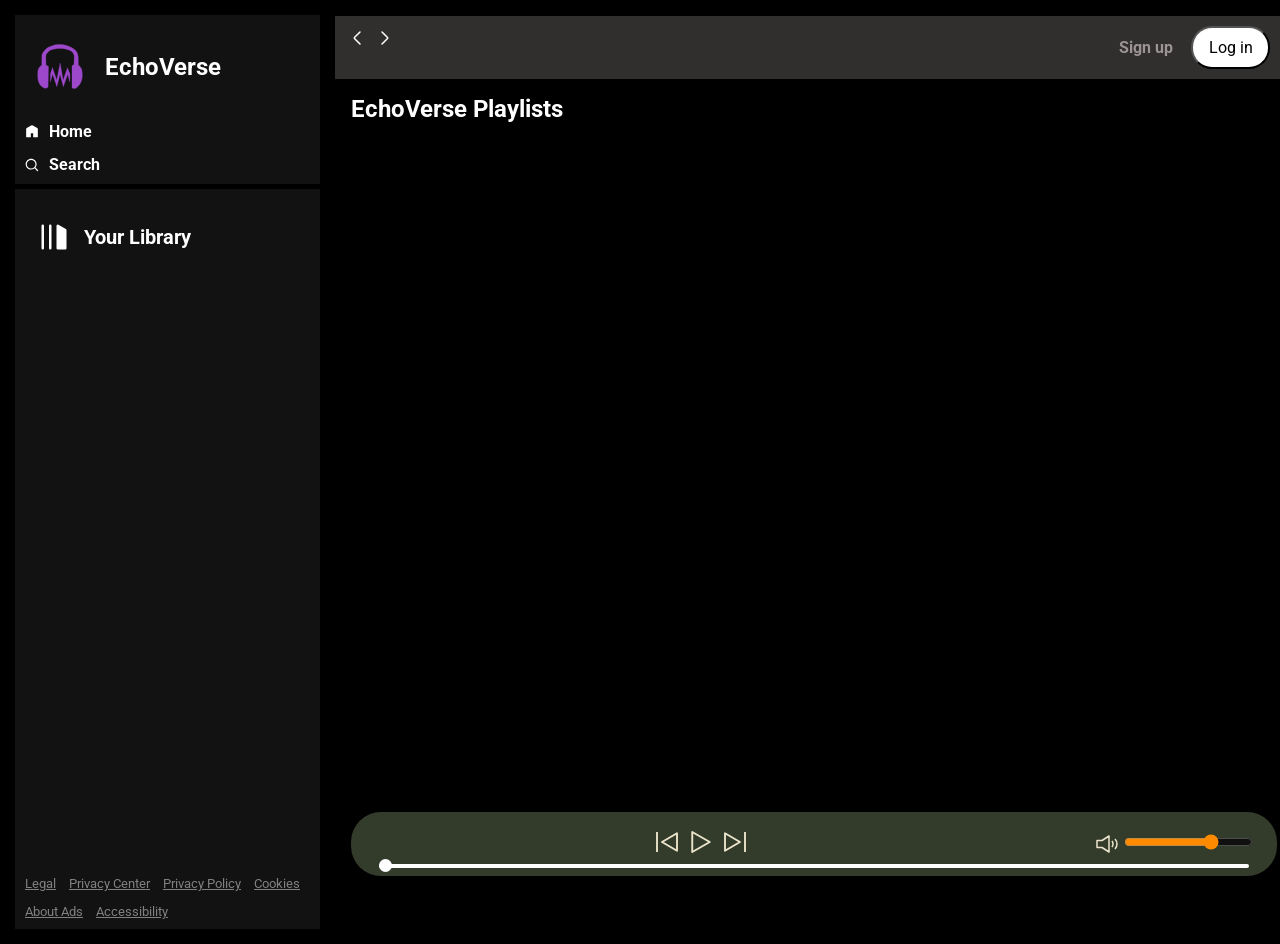
==== index.html @ 82f135d8 "Initial commit" ====
<!DOCTYPE html>
<html lang="en">

<head>
    <meta charset="UTF-8">
    <meta name="viewport" content="width=device-width, initial-scale=1.0">
    <title>EchoVerse – A universe of sound and rhythm</title>
    <link rel="stylesheet" href="style.css">
    <link rel="stylesheet" href="utility.css">
</head>

<body>
    <div class="container flex bg-black ">
        <div class="left">
            <div class="home bg-grey m-1 p-1">
                <div class="uppersection">
                    <img width="70px" height="83px" src="img/Logoo.svg" alt="">
                    <div class="logo">
                        <h2>EchoVerse</h2>
                    </div>
                </div>

                <img class="invert close" src="img/close.svg" alt="">
                <!-- <div class="logo"><img class="invert" width="100px" src="img/logo.svg" alt="logo"></div> -->
                <ul>
                    <li><img class="invert" src="img/home.svg" alt="">Home</li>
                    <li id="searchItem">
                        <img class="invert" src="img/search.svg" alt="" id="searchIcon">
                        <span id="searchText">Search</span>
                        <input type="text" id="searchInput" placeholder="Search..." />
                    </li>

                </ul>
            </div>
            <div class="library bg-grey m-1 p-1">
                <div class="heading">
                    <img class="invert" src="img/playlist.svg" alt="">
                    <h2>Your Library</h2>
                </div>
                <div class="songlist">
                    <ul>

                    </ul>
                </div>
                <div class="footer">
                    <div><a href="https://www.spotify.com/jp/legal/"><span>Legal</span></a></div>
                    <div><a href="https://www.spotify.com/jp/privacy/"><span>Privacy Center</span></a></div>
                    <div><a href="https://www.spotify.com/jp/legal/privacy-policy/"><span>Privacy Policy</span></a>
                    </div>
                    <div><a href="https://www.spotify.com/jp/legal/cookies-policy/"><span>Cookies</span></a></div>
                    <div><a href="https://www.spotify.com/jp/legal/privacy-policy/#s3"><span>About Ads</span></a></div>
                    <div><a href="https://www.spotify.com/jp/accessibility/"><span>Accessibility</span></a></div>
                </div>
            </div>
        </div>
        <div class="right">
            <div class="header">
                <div class="nav">
                    <div class="hamburgerContainer">
                        <img class="invert hamburger" width="50px" height="50px" src="img/hamburger.svg" alt="">
                        <svg width="24" height="24" viewBox="0 0 24 24" fill="none" xmlns="http://www.w3.org/2000/svg">
                            <path
                                d="M15 6L9.70711 11.2929C9.37377 11.6262 9.20711 11.7929 9.20711 12C9.20711 12.2071 9.37377 12.3738 9.70711 12.7071L15 18"
                                stroke="#ffffff" stroke-width="1.5" stroke-linecap="round" stroke-linejoin="round" />
                        </svg>
                        <svg width="24" height="24" viewBox="0 0 24 24" fill="none" xmlns="http://www.w3.org/2000/svg">
                            <path
                                d="M9 18L14.2929 12.7071C14.6262 12.3738 14.7929 12.2071 14.7929 12C14.7929 11.7929 14.6262 11.6262 14.2929 11.2929L9 6"
                                stroke="#ffffff" stroke-width="1.5" stroke-linecap="round" stroke-linejoin="round" />
                        </svg>
                    </div>

                </div>
                <div class="button">
                    <button class="signupbtn">Sign up</button>
                    <button class="loginbtn">Log in</button>
                </div>
            </div>
            <div class="spotifyPlaylists">
                <h2>EchoVerse Playlists</h2>
                <div class="cardContainer ">



                </div>
                <div class="playbar">
                    <div class="seekbar">
                        <div class="circle"></div>
                    </div>
                    <div class="abovebar">
                        <div class="songInfo">

                        </div>
                        <div class="playbutton">
                            <img width="30px" id="previous" src="img/prevsong.svg" alt="">
                            <img width="30px" id="play" src="img/play.svg" alt="">
                            <img width="30px" id="next" src="img/nextsong.svg" alt="">
                        </div>
                        <div class="timeVol">
                            <div class="songTime"></div>
                            <div class="volume">
                                <img src="img/volume.svg" alt="">
                                <div class="range">
                                    <input type="range" min="0" max="1" step="0.1" value="0.7">
                                </div>
                            </div>

                        </div>
                    </div>

                </div>
            </div>
        </div>
    </div>
    <script src="script.js"></script>
</body>

</html>
---- style.css ----
@import url('https://fonts.googleapis.com/css2?family=Lato:wght@700&family=Roboto:ital,wght@0,100;0,300;0,400;0,500;0,700;0,900;1,100;1,300;1,400;1,500;1,700;1,900&display=swap');

* {
    padding: 0;
    margin: 0;
    font-family: 'Roboto', sans-serif;
}

body {
    background-color: black;
    color: white;
}

.left {
    width: 25vw;
    padding: 10px;
}

.right {
    width: 75vw;
}

.uppersection{
    display:flex;
    gap:10px;
    align-items: center;
}
#searchItem {
  display: flex;
  align-items: center;
  cursor: pointer;
  background-color: #121212;
  transition: all 0.3s ease;

}

#searchInput {
  display: none;
  margin-left: 10px;
  background: transparent;
  border: none;
  outline: none;
  color: white;
  width: 150px;
}

#searchItem.expanded #searchText {
  display: none;
}

#searchItem.expanded #searchInput {
  display: inline-block;
}

.home ul li {
    width: 14px;
    display: flex;
    gap: 10px;
    padding-top: 14px;
    list-style-type: none;
    font-weight: bold;
    cursor:pointer;
}


.library {
    min-height: 80vh;
    position: relative;
}

.heading img {
    width: 30px;
}

.heading {
    display: flex;
    gap: 15px;
    width: 100%;
    padding-top: 14px;
    padding: 23px 14px;
    font-weight: bold;
    align-items: center;
    font-size: 13px;
}

.footer {
    display: flex;
    color: gray;
    gap: 13px;
    position: absolute;
    bottom: 0;
    padding: 10px 0;
    margin-top: 2px;
    font-size: 13px;
    flex-wrap: wrap;
}

.footer a {
    color: gray;

}

.right {
    margin: 16px 0;
    position: relative;
}

.header {
    display: flex;
    justify-content: space-between;
    background-color: rgb(49, 46, 46);
}

.header>* {
    padding: 10px;
}

.button {
    display: flex;
    gap: 18px;
}

.buttons>* {
    margin: 0 15px;
}

.signupbtn {
    background-color: rgb(49, 46, 46);
    color: rgb(156, 148, 148);
    font-weight: bold;
    border: none;
    outline: none;
    cursor: pointer;
    font-size: 16px;
}

.signupbtn:hover {
    font-size: 17px;
    color: white
}

.loginbtn {
    background-color: white;
    border-radius: 21px;
    color: black;
    padding: 10px;
    width: 79px;
    cursor: pointer;
    font-size: 16px;
}

.loginbtn:hover {
    font-weight: bold;
    font-size: 17px;
}


.spotifyPlaylists {
    padding: 16px;
}

.spotifyPlaylists h2 {}

.cardContainer {
    display: flex;
    gap: 10px;
    flex-wrap: wrap;
    margin: 30px;
    max-height: 60vh;
    overflow-y: scroll;
}

.card {
    position: relative;
    width: 130px;
    padding: 10px;
    background-color: #252525;
    border-radius: 5px;
}

.card:hover {
    background-color: #38425c;
    cursor: pointer;
}

.card p {
    font-size: 13px;
}

.card>* {
    padding-top: 10px;
}

.card img {
    width: 100%;
    object-fit: contain;
}

.card .play {
    position: absolute;
    top: 104px;
    right: 17px;
    opacity: 1;

}

.close {
    display: none;
}

.playbar {
    position: fixed;
    bottom: 24px;
    background-color: rgb(80, 201, 80);
    width: 70%;
    padding: 15px;
    filter: invert(1);
    display: flex;
    justify-content: center;
    align-items: center;
    background: #ccc3d4;
    min-height: 32px;
    border-radius: 30px;
}

.songInfo,
.songTime {
    color: rgb(0, 0, 0);
    padding: 2 12px;
}

.abovebar {
    display: flex;
    justify-content: space-between;
    align-items: center;
    width: 98%;
}

.timeVol {
    display: flex;
    gap: 68px;
}

.volume {
    display: flex;
    justify-content: center;
    align-items: center;
    gap: 5px;
}

.seekbar {
    height: 4px;
    width: 94%;
    background: black;
    border-radius: 10px;
    position: absolute;
    bottom: 2px;
    margin: 6px;
    cursor: pointer;
}

.circle {
    width: 13px;
    height: 13px;
    border-radius: 13px;
    background-color: black;
    position: relative;
    bottom: 5px;
    left: 0%;
    transition: left 0.5s;
    cursor: pointer;
}

.songlist ul {
    padding: -1 11px;

}

.songlist ul li {
    list-style-type: decimal;
    display: flex;
    justify-content: space-between;
    gap: 30px;
    cursor: pointer;
    border: 1px solid white;
    margin: 12px 0;
    padding: 16px;
    border-radius: 6px;
}
.songlist ul li:hover{
    background-color: #3838c27a;
    cursor: pointer;
}
.songlist {
    max-height: 58vh;
    overflow-y: scroll;
}

.songlist .info {
    font-size: 14px;
    width: 344px;
}

.playNow {
    font-size: 13px;
    display: flex;
    gap: 10px;
    align-items: center;
    opacity: 0;
}

.hamburger {
    display: none;
}

.close {
    display: hidden;
}



@media (max-width: 1200px) {
    .left {
        position: absolute;
        left: -130%;
        transition: all .3s;
        z-index: 1;
        width: 373px;
        background-color: black;
        padding: 0;
        height: 100vh;
        position: fixed;
        top: 0;
    }

    .songinfo,
    .songtime {
        width: auto;
    }

    .left .close {
        position: absolute;
        right: 31px;
        top: 25px;
        width: 29px;
    }

    .timevol {
        display: flex;
        justify-content: space-evenly;
        align-items: center;
        flex-direction: column;
        gap: 13px;
    }

    .right {
        width: 100vw;
    }

    .playbar {
        width: calc(100vw - 75px);
    }

    .seekbar {
        width: calc(100vw - 120px);
    }

    .hamburger {
        display: block;
    }

    .right {
        margin: 0;
    }

    .card {
        width: 55vw;
    }

    .cardContainer {
        margin: 0;
        justify-content: center;
    }

    .close {
        display: block;
    }

    .abovebar {
        flex-direction: column;
        gap: 23px;
        align-items: center;
    }

    .cardContainer {
        max-height: unset;
        overflow-y: unset;
        margin-bottom: 35vh;
    }

    .playbar {
        right: 25px;
    }
}


@media (max-width: 402px) {
    .card {
        width: 100%;
    }

    .header>* {
        padding: 2px;
    }

    .buttons>* {
        margin: 0 6px;
    }

    .header {
        padding: 7px;
    }

    .spotifyPlaylists h1 {
        padding: 4px;
    }

    .library {
        height: 85vh;
    }

    .left {
        width: 100vw;
    }
}
---- utility.css ----
.border{
    border: 2px solid  red;
    margin: 3px;
}

.flex{
    display: flex;
}

.justify-center{
    justify-content: center;
}

.items-center{
    align-items: center;
}

.bg-black{
    background-color: black;
    color: white;
}

.invert{
    filter: invert(1);
}

.bg-grey{
    background-color: #121212;
}

.rounded{
    border-radius: 7px;
}

.m-1{
    margin: 5px;
}

.p-1{
    padding: 10px;
}
/* WebKit Browsers (Chrome, Edge, Safari) */
::-webkit-scrollbar {
  width: 10px;
}

::-webkit-scrollbar-track {
  background: #1e1e1e; /* Dark background */
}

::-webkit-scrollbar-thumb {
  background-color: #555;  /* Thumb color */
  border-radius: 5px;
}

::-webkit-scrollbar-thumb:hover {
  background-color: #888; /* On hover */
}

/* Firefox */
html {
  scrollbar-width: thin;              /* Options: auto | thin | none */
  scrollbar-color: #555 #1e1e1e;      /* thumb color | track color */
}
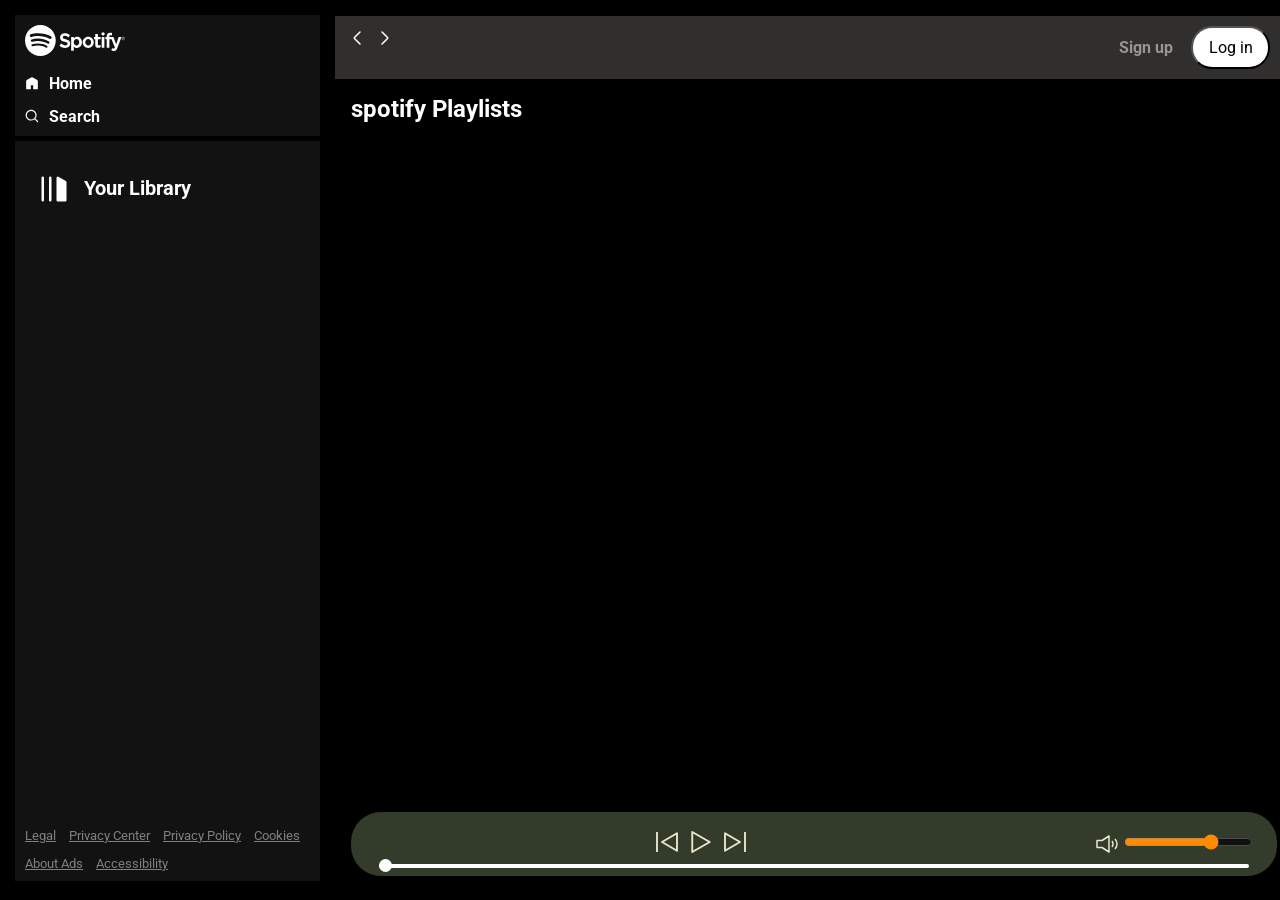
==== commit 8d620ee8: "Initial commit" ====
--- a/index.html
+++ b/index.html
@@ -13,15 +13,9 @@
     <div class="container flex bg-black ">
         <div class="left">
             <div class="home bg-grey m-1 p-1">
-                <div class="uppersection">
-                    <img width="70px" height="83px" src="img/Logoo.svg" alt="">
-                    <div class="logo">
-                        <h2>EchoVerse</h2>
-                    </div>
-                </div>
 
                 <img class="invert close" src="img/close.svg" alt="">
-                <!-- <div class="logo"><img class="invert" width="100px" src="img/logo.svg" alt="logo"></div> -->
+                <div class="logo"><img class="invert" width="100px" src="img/logo.svg" alt="logo"></div>
                 <ul>
                     <li><img class="invert" src="img/home.svg" alt="">Home</li>
                     <li id="searchItem">
@@ -77,7 +71,7 @@
                 </div>
             </div>
             <div class="spotifyPlaylists">
-                <h2>EchoVerse Playlists</h2>
+                <h2>spotify Playlists </h2>
                 <div class="cardContainer ">
 
 
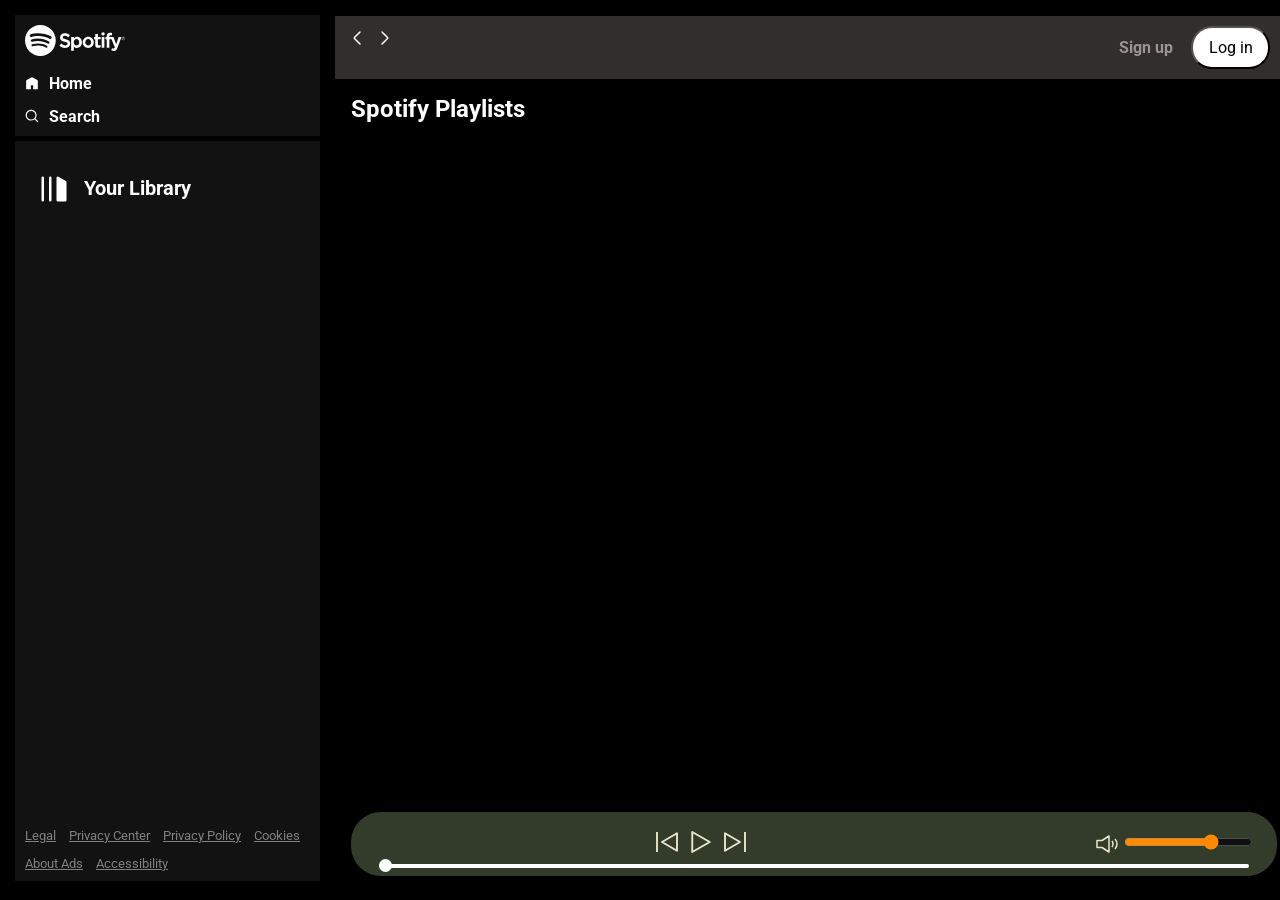
==== commit 896b2e67: "Added favicon and updated HTML" ====
--- a/index.html
+++ b/index.html
@@ -4,9 +4,10 @@
 <head>
     <meta charset="UTF-8">
     <meta name="viewport" content="width=device-width, initial-scale=1.0">
-    <title>EchoVerse – A universe of sound and rhythm</title>
+    <title>Spotify - Web Player: Music for everyone</title>
     <link rel="stylesheet" href="style.css">
     <link rel="stylesheet" href="utility.css">
+    <link rel="icon" href="favicon.ico" type="image/x-icon">
 </head>
 
 <body>
@@ -71,12 +72,9 @@
                 </div>
             </div>
             <div class="spotifyPlaylists">
-                <h2>spotify Playlists </h2>
+                <h2>Spotify Playlists </h2>
                 <div class="cardContainer ">
-
-
-
-                </div>
+</div>
                 <div class="playbar">
                     <div class="seekbar">
                         <div class="circle"></div>
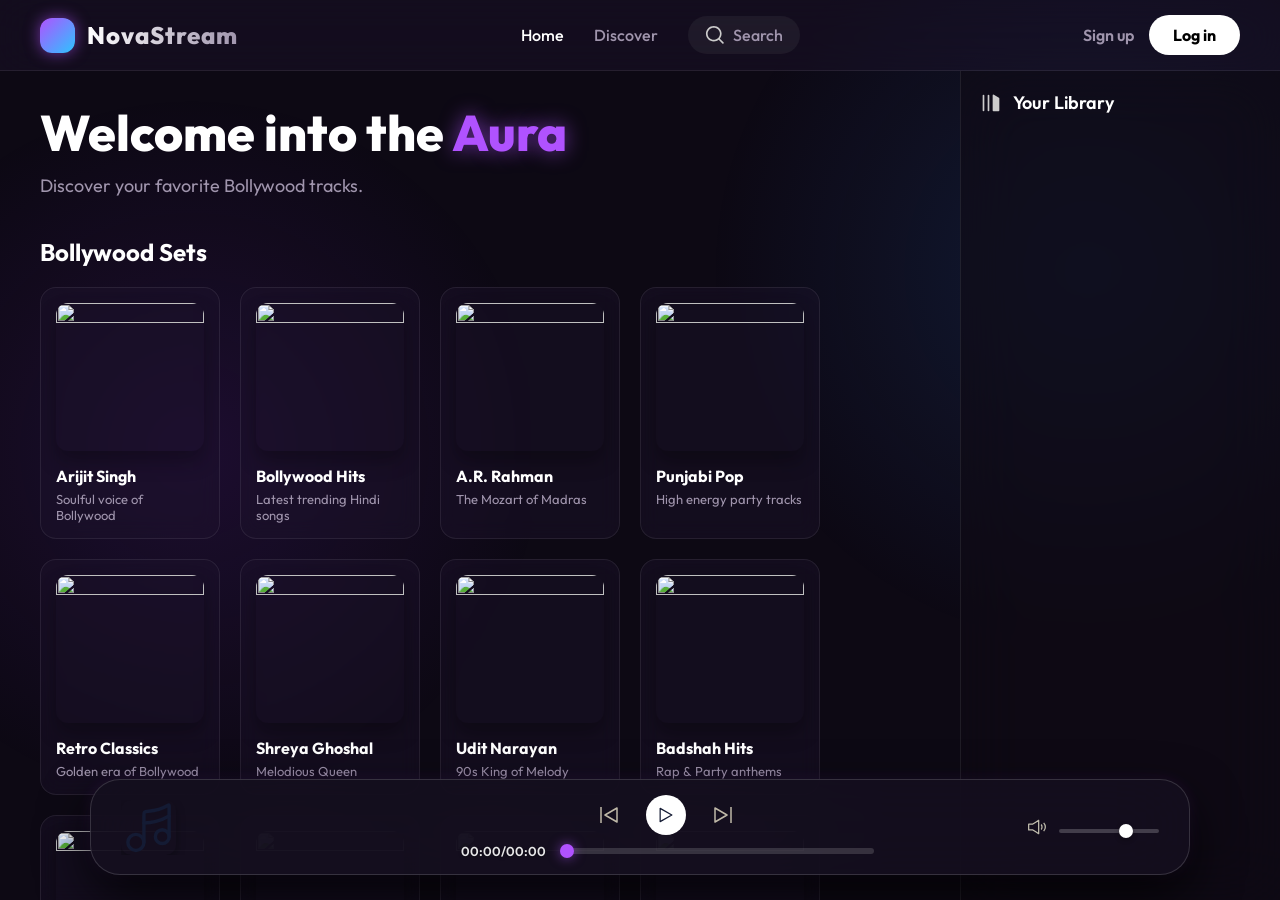
==== commit f42ee5f7: "Implement persistent user authentication and UI improvements" ====
--- a/index.html
+++ b/index.html
@@ -4,106 +4,105 @@
 <head>
     <meta charset="UTF-8">
     <meta name="viewport" content="width=device-width, initial-scale=1.0">
-    <title>Spotify - Web Player: Music for everyone</title>
+    <title>NovaStream - The Future of Music</title>
     <link rel="stylesheet" href="style.css">
     <link rel="stylesheet" href="utility.css">
     <link rel="icon" href="favicon.ico" type="image/x-icon">
 </head>
 
 <body>
-    <div class="container flex bg-black ">
-        <div class="left">
-            <div class="home bg-grey m-1 p-1">
-
-                <img class="invert close" src="img/close.svg" alt="">
-                <div class="logo"><img class="invert" width="100px" src="img/logo.svg" alt="logo"></div>
+    <div class="glass-background"></div>
+    <div class="app-container">
+        <!-- Top Navigation -->
+        <nav class="top-nav">
+            <div class="logo-area">
+                <div class="logo-icon"></div>
+                <span class="logo-text">NovaStream</span>
+            </div>
+            <div class="nav-links">
                 <ul>
-                    <li><img class="invert" src="img/home.svg" alt="">Home</li>
+                    <li id="navHome" class="active">Home</li>
+                    <li id="navDiscover">Discover</li>
                     <li id="searchItem">
-                        <img class="invert" src="img/search.svg" alt="" id="searchIcon">
+                        <img class="icon" src="img/search.svg" alt="" id="searchIcon">
                         <span id="searchText">Search</span>
-                        <input type="text" id="searchInput" placeholder="Search..." />
+                        <input type="text" id="searchInput" placeholder="Search Bollywood..." />
                     </li>
-
                 </ul>
             </div>
-            <div class="library bg-grey m-1 p-1">
+            <div class="nav-buttons" id="authButtons">
+                <a href="signup.html"><button class="signupbtn">Sign up</button></a>
+                <a href="login.html"><button class="loginbtn">Log in</button></a>
+                <div class="hamburgerContainer">
+                    <img class="icon hamburger" src="img/hamburger.svg" alt="">
+                </div>
+            </div>
+        </nav>
+
+        <!-- Main Content Area -->
+        <main class="main-content">
+            <!-- Center Content (Playlists) -->
+            <div class="center-content">
+                <div class="hero-section">
+                    <h1>Welcome into the <span class="accent">Aura</span></h1>
+                    <p>Discover your favorite Bollywood tracks.</p>
+                </div>
+                
+                <div class="spotifyPlaylists">
+                    <h2>Bollywood Sets</h2>
+                    <div class="cardContainer">
+                        <!-- Cards injected here -->
+                    </div>
+                </div>
+            </div>
+
+            <!-- Right Sidebar (Library) -->
+            <aside class="left library-sidebar">
+                <div class="close-sidebar">
+                    <img class="icon close" src="img/close.svg" alt="close">
+                </div>
                 <div class="heading">
-                    <img class="invert" src="img/playlist.svg" alt="">
+                    <img class="icon" src="img/playlist.svg" alt="playlist">
                     <h2>Your Library</h2>
                 </div>
                 <div class="songlist">
                     <ul>
-
+                        <!-- Songs injected here -->
                     </ul>
                 </div>
-                <div class="footer">
-                    <div><a href="https://www.spotify.com/jp/legal/"><span>Legal</span></a></div>
-                    <div><a href="https://www.spotify.com/jp/privacy/"><span>Privacy Center</span></a></div>
-                    <div><a href="https://www.spotify.com/jp/legal/privacy-policy/"><span>Privacy Policy</span></a>
-                    </div>
-                    <div><a href="https://www.spotify.com/jp/legal/cookies-policy/"><span>Cookies</span></a></div>
-                    <div><a href="https://www.spotify.com/jp/legal/privacy-policy/#s3"><span>About Ads</span></a></div>
-                    <div><a href="https://www.spotify.com/jp/accessibility/"><span>Accessibility</span></a></div>
+            </aside>
+        </main>
+
+        <!-- Floating Player Widget -->
+        <div class="now-playing-bar">
+            <div class="songInfoWrapper">
+                <img id="playerCover" src="img/music.svg" alt="cover">
+                <div class="songInfo"></div>
+            </div>
+            <div class="playerControls">
+                <div class="playbutton">
+                    <img class="icon" id="previous" src="img/prevsong.svg" alt="prev">
+                    <img class="icon play-btn" id="play" src="img/play.svg" alt="play">
+                    <img class="icon" id="next" src="img/nextsong.svg" alt="next">
                 </div>
-            </div>
-        </div>
-        <div class="right">
-            <div class="header">
-                <div class="nav">
-                    <div class="hamburgerContainer">
-                        <img class="invert hamburger" width="50px" height="50px" src="img/hamburger.svg" alt="">
-                        <svg width="24" height="24" viewBox="0 0 24 24" fill="none" xmlns="http://www.w3.org/2000/svg">
-                            <path
-                                d="M15 6L9.70711 11.2929C9.37377 11.6262 9.20711 11.7929 9.20711 12C9.20711 12.2071 9.37377 12.3738 9.70711 12.7071L15 18"
-                                stroke="#ffffff" stroke-width="1.5" stroke-linecap="round" stroke-linejoin="round" />
-                        </svg>
-                        <svg width="24" height="24" viewBox="0 0 24 24" fill="none" xmlns="http://www.w3.org/2000/svg">
-                            <path
-                                d="M9 18L14.2929 12.7071C14.6262 12.3738 14.7929 12.2071 14.7929 12C14.7929 11.7929 14.6262 11.6262 14.2929 11.2929L9 6"
-                                stroke="#ffffff" stroke-width="1.5" stroke-linecap="round" stroke-linejoin="round" />
-                        </svg>
-                    </div>
-
-                </div>
-                <div class="button">
-                    <button class="signupbtn">Sign up</button>
-                    <button class="loginbtn">Log in</button>
-                </div>
-            </div>
-            <div class="spotifyPlaylists">
-                <h2>Spotify Playlists </h2>
-                <div class="cardContainer ">
-</div>
-                <div class="playbar">
+                <div class="progress-container">
+                    <span class="songTime">00:00/00:00</span>
                     <div class="seekbar">
                         <div class="circle"></div>
                     </div>
-                    <div class="abovebar">
-                        <div class="songInfo">
-
-                        </div>
-                        <div class="playbutton">
-                            <img width="30px" id="previous" src="img/prevsong.svg" alt="">
-                            <img width="30px" id="play" src="img/play.svg" alt="">
-                            <img width="30px" id="next" src="img/nextsong.svg" alt="">
-                        </div>
-                        <div class="timeVol">
-                            <div class="songTime"></div>
-                            <div class="volume">
-                                <img src="img/volume.svg" alt="">
-                                <div class="range">
-                                    <input type="range" min="0" max="1" step="0.1" value="0.7">
-                                </div>
-                            </div>
-
-                        </div>
+                </div>
+            </div>
+            <div class="volumeControl timeVol">
+                <div class="volume">
+                    <img src="img/volume.svg" class="icon" alt="vol">
+                    <div class="range">
+                        <input type="range" class="vol-slider" min="0" max="1" step="0.1" value="0.7">
                     </div>
-
                 </div>
             </div>
         </div>
     </div>
+    <script src="auth.js"></script>
     <script src="script.js"></script>
 </body>
 
--- a/style.css
+++ b/style.css
@@ -1,435 +1,773 @@
-@import url('https://fonts.googleapis.com/css2?family=Lato:wght@700&family=Roboto:ital,wght@0,100;0,300;0,400;0,500;0,700;0,900;1,100;1,300;1,400;1,500;1,700;1,900&display=swap');
+@import url('https://fonts.googleapis.com/css2?family=Outfit:wght@300;400;500;600;700;800&display=swap');
+
+:root {
+    --bg-color: #0d0914;
+    --glass-bg: rgba(30, 20, 45, 0.4);
+    --glass-border: rgba(255, 255, 255, 0.08);
+    --accent: #b052ff;
+    --accent-glow: rgba(176, 82, 255, 0.6);
+    --text-primary: #ffffff;
+    --text-secondary: #a095ad;
+    --player-bg: rgba(20, 15, 30, 0.85);
+}
 
 * {
     padding: 0;
     margin: 0;
-    font-family: 'Roboto', sans-serif;
+    box-sizing: border-box;
+    font-family: 'Outfit', sans-serif;
 }
 
 body {
-    background-color: black;
-    color: white;
-}
-
-.left {
-    width: 25vw;
-    padding: 10px;
-}
-
-.right {
-    width: 75vw;
-}
-
-.uppersection{
-    display:flex;
-    gap:10px;
-    align-items: center;
-}
+    background-color: var(--bg-color);
+    color: var(--text-primary);
+    overflow: hidden;
+}
+
+/* Dynamic Glass Background */
+.glass-background {
+    position: fixed;
+    top: 0;
+    left: 0;
+    width: 100vw;
+    height: 100vh;
+    background: radial-gradient(circle at 15% 50%, rgba(119, 39, 205, 0.15), transparent 30%),
+        radial-gradient(circle at 85% 30%, rgba(45, 118, 230, 0.15), transparent 30%);
+    z-index: -1;
+    pointer-events: none;
+}
+
+.app-container {
+    display: flex;
+    flex-direction: column;
+    height: 100vh;
+    width: 100vw;
+}
+
+/* --------- TOP NAVIGATION --------- */
+.top-nav {
+    display: flex;
+    justify-content: space-between;
+    align-items: center;
+    padding: 15px 40px;
+    background: var(--glass-bg);
+    backdrop-filter: blur(20px);
+    -webkit-backdrop-filter: blur(20px);
+    border-bottom: 1px solid var(--glass-border);
+    z-index: 100;
+}
+
+.logo-area {
+    display: flex;
+    align-items: center;
+    gap: 12px;
+}
+
+.logo-icon {
+    width: 35px;
+    height: 35px;
+    background: linear-gradient(135deg, #b052ff, #2dc4ff);
+    border-radius: 12px;
+    box-shadow: 0 0 15px var(--accent-glow);
+}
+
+.logo-text {
+    font-size: 24px;
+    font-weight: 800;
+    background: linear-gradient(to right, #ffffff, #a095ad);
+    -webkit-background-clip: text;
+    background-clip: text;
+    -webkit-text-fill-color: transparent;
+    letter-spacing: 1px;
+}
+
+.nav-links ul {
+    display: flex;
+    gap: 30px;
+    list-style: none;
+    align-items: center;
+}
+
+.nav-links li {
+    font-weight: 500;
+    color: var(--text-secondary);
+    cursor: pointer;
+    transition: color 0.3s;
+    font-size: 16px;
+    display: flex;
+    align-items: center;
+    gap: 8px;
+}
+
+.nav-links li:hover,
+.nav-links li.active {
+    color: var(--text-primary);
+}
+
 #searchItem {
-  display: flex;
-  align-items: center;
-  cursor: pointer;
-  background-color: #121212;
-  transition: all 0.3s ease;
-
+    background: rgba(255, 255, 255, 0.05);
+    padding: 8px 16px;
+    border-radius: 20px;
+    border: 1px solid transparent;
+    transition: all 0.3s;
+}
+
+#searchItem:hover,
+#searchItem.expanded {
+    border-color: var(--glass-border);
+    background: rgba(255, 255, 255, 0.1);
 }
 
 #searchInput {
-  display: none;
-  margin-left: 10px;
-  background: transparent;
-  border: none;
-  outline: none;
-  color: white;
-  width: 150px;
-}
-
-#searchItem.expanded #searchText {
-  display: none;
-}
-
-#searchItem.expanded #searchInput {
-  display: inline-block;
-}
-
-.home ul li {
-    width: 14px;
-    display: flex;
-    gap: 10px;
-    padding-top: 14px;
-    list-style-type: none;
-    font-weight: bold;
-    cursor:pointer;
-}
-
-
-.library {
-    min-height: 80vh;
-    position: relative;
-}
-
-.heading img {
-    width: 30px;
-}
-
-.heading {
-    display: flex;
-    gap: 15px;
-    width: 100%;
-    padding-top: 14px;
-    padding: 23px 14px;
-    font-weight: bold;
-    align-items: center;
-    font-size: 13px;
-}
-
-.footer {
-    display: flex;
-    color: gray;
-    gap: 13px;
-    position: absolute;
-    bottom: 0;
-    padding: 10px 0;
-    margin-top: 2px;
-    font-size: 13px;
-    flex-wrap: wrap;
-}
-
-.footer a {
-    color: gray;
-
-}
-
-.right {
-    margin: 16px 0;
-    position: relative;
-}
-
-.header {
-    display: flex;
-    justify-content: space-between;
-    background-color: rgb(49, 46, 46);
-}
-
-.header>* {
-    padding: 10px;
-}
-
-.button {
-    display: flex;
-    gap: 18px;
-}
-
-.buttons>* {
-    margin: 0 15px;
-}
-
-.signupbtn {
-    background-color: rgb(49, 46, 46);
-    color: rgb(156, 148, 148);
-    font-weight: bold;
+    display: none;
+    background: transparent;
     border: none;
     outline: none;
-    cursor: pointer;
+    color: white;
+    width: 150px;
+    font-family: 'Outfit';
+    font-size: 15px;
+}
+
+#searchItem.expanded #searchText {
+    display: none;
+}
+
+#searchItem.expanded #searchInput {
+    display: inline-block;
+}
+
+.icon {
+    width: 20px;
+    filter: invert(0.8);
+}
+
+.icon:hover {
+    filter: invert(1);
+}
+
+.nav-buttons {
+    display: flex;
+    gap: 15px;
+    align-items: center;
+}
+
+.signupbtn {
+    background: transparent;
+    color: var(--text-secondary);
+    border: none;
     font-size: 16px;
+    font-weight: 600;
+    cursor: pointer;
+    transition: color 0.3s;
 }
 
 .signupbtn:hover {
-    font-size: 17px;
-    color: white
+    color: white;
 }
 
 .loginbtn {
-    background-color: white;
-    border-radius: 21px;
+    background: white;
     color: black;
-    padding: 10px;
-    width: 79px;
-    cursor: pointer;
+    border: none;
+    padding: 10px 24px;
+    border-radius: 25px;
+    font-weight: 700;
     font-size: 16px;
+    cursor: pointer;
+    transition: transform 0.2s, box-shadow 0.2s;
 }
 
 .loginbtn:hover {
-    font-weight: bold;
-    font-size: 17px;
-}
-
-
-.spotifyPlaylists {
-    padding: 16px;
-}
-
-.spotifyPlaylists h2 {}
+    transform: translateY(-2px);
+    box-shadow: 0 4px 15px rgba(255, 255, 255, 0.2);
+}
+
+.hamburgerContainer {
+    display: none;
+    cursor: pointer;
+}
+
+/* --------- MAIN CONTENT --------- */
+.main-content {
+    display: flex;
+    flex: 1;
+    overflow: hidden;
+    height: calc(100vh - 70px);
+}
+
+.center-content {
+    flex: 1;
+    overflow-y: auto;
+    padding: 30px 40px;
+    padding-bottom: 150px; /* Space for player */
+}
+
+.center-content::-webkit-scrollbar {
+    width: 8px;
+}
+
+.center-content::-webkit-scrollbar-thumb {
+    background: rgba(255, 255, 255, 0.1);
+    border-radius: 4px;
+}
+
+.hero-section {
+    margin-bottom: 40px;
+}
+
+.hero-section h1 {
+    font-size: 50px;
+    font-weight: 800;
+    margin-bottom: 10px;
+}
+
+.accent {
+    color: var(--accent);
+    text-shadow: 0 0 20px var(--accent-glow);
+}
+
+.hero-section p {
+    color: var(--text-secondary);
+    font-size: 18px;
+}
+
+.spotifyPlaylists h2 {
+    font-size: 24px;
+    margin-bottom: 20px;
+    font-weight: 700;
+}
 
 .cardContainer {
     display: flex;
-    gap: 10px;
     flex-wrap: wrap;
-    margin: 30px;
-    max-height: 60vh;
-    overflow-y: scroll;
+    gap: 20px;
 }
 
 .card {
+    background: var(--glass-bg);
+    border: 1px solid var(--glass-border);
+    backdrop-filter: blur(10px);
+    border-radius: 16px;
+    padding: 15px;
+    width: calc(20% - 20px);
+    min-width: 180px;
+    cursor: pointer;
+    transition: all 0.3s ease;
     position: relative;
-    width: 130px;
-    padding: 10px;
-    background-color: #252525;
-    border-radius: 5px;
-}
-
-.card:hover {
-    background-color: #38425c;
-    cursor: pointer;
+    overflow: hidden;
+}
+
+.card img {
+    width: 100%;
+    aspect-ratio: 1/1;
+    object-fit: cover;
+    border-radius: 12px;
+    margin-bottom: 15px;
+    box-shadow: 0 10px 20px rgba(0, 0, 0, 0.3);
+}
+
+.card h2 {
+    font-size: 16px;
+    margin-bottom: 5px;
+    white-space: nowrap;
+    overflow: hidden;
+    text-overflow: ellipsis;
 }
 
 .card p {
     font-size: 13px;
-}
-
-.card>* {
-    padding-top: 10px;
-}
-
-.card img {
-    width: 100%;
-    object-fit: contain;
+    color: var(--text-secondary);
+    display: -webkit-box;
+    -webkit-line-clamp: 2;
+    line-clamp: 2;
+    -webkit-box-orient: vertical;
+    overflow: hidden;
+}
+
+.card:hover {
+    transform: translateY(-5px);
+    background: rgba(255, 255, 255, 0.05);
+    border-color: rgba(255, 255, 255, 0.15);
 }
 
 .card .play {
     position: absolute;
-    top: 104px;
-    right: 17px;
+    bottom: 85px;
+    right: 25px;
+    width: 45px;
+    height: 45px;
+    background: var(--accent);
+    border-radius: 50%;
+    display: flex;
+    justify-content: center;
+    align-items: center;
+    opacity: 0;
+    transform: translateY(10px);
+    transition: all 0.3s ease;
+    box-shadow: 0 5px 15px var(--accent-glow);
+}
+
+.card:hover .play {
     opacity: 1;
-
-}
-
-.close {
+    transform: translateY(0);
+}
+
+/* --------- RIGHT SIDEBAR --------- */
+.library-sidebar {
+    width: 320px;
+    background: rgba(15, 10, 20, 0.6);
+    backdrop-filter: blur(30px);
+    border-left: 1px solid var(--glass-border);
+    display: flex;
+    flex-direction: column;
+    padding: 20px;
+    transition: transform 0.3s ease;
+}
+
+.heading {
+    display: flex;
+    align-items: center;
+    gap: 12px;
+    margin-bottom: 25px;
+}
+
+.heading h2 {
+    font-size: 18px;
+    font-weight: 600;
+}
+
+.songlist {
+    flex: 1;
+    overflow-y: auto;
+}
+
+.songlist::-webkit-scrollbar {
+    width: 4px;
+}
+
+.songlist::-webkit-scrollbar-thumb {
+    background: rgba(255, 255, 255, 0.1);
+    border-radius: 4px;
+}
+
+.songlist ul {
+    list-style: none;
+}
+
+.songlist li {
+    display: flex;
+    align-items: center;
+    gap: 15px;
+    padding: 12px;
+    background: rgba(255, 255, 255, 0.03);
+    border: 1px solid transparent;
+    border-radius: 12px;
+    margin-bottom: 10px;
+    cursor: pointer;
+    transition: all 0.2s;
+}
+
+.songlist li:hover {
+    background: rgba(255, 255, 255, 0.08);
+    border-color: var(--glass-border);
+}
+
+.songlist .info {
+    flex: 1;
+    overflow: hidden;
+}
+
+.songlist .info div:first-child {
+    font-size: 14px;
+    font-weight: 500;
+    white-space: nowrap;
+    overflow: hidden;
+    text-overflow: ellipsis;
+}
+
+.songlist .info div:last-child {
+    font-size: 12px;
+    color: var(--text-secondary);
+}
+
+.close-sidebar {
     display: none;
 }
 
-.playbar {
+/* --------- FLOATING PLAYER --------- */
+.now-playing-bar {
     position: fixed;
-    bottom: 24px;
-    background-color: rgb(80, 201, 80);
-    width: 70%;
+    bottom: 25px;
+    left: 50%;
+    transform: translateX(-50%);
+    width: 90%;
+    max-width: 1100px;
+    background: rgba(20, 15, 30, 0.9);
+    backdrop-filter: blur(40px);
+    -webkit-backdrop-filter: blur(40px);
+    border: 1px solid rgba(255, 255, 255, 0.15);
+    border-radius: 30px;
+    padding: 15px 30px;
+    display: flex;
+    justify-content: space-between;
+    align-items: center;
+    z-index: 2000;
+    box-shadow: 0 20px 50px rgba(0, 0, 0, 0.8), 0 0 15px rgba(176, 82, 255, 0.1);
+    overflow: hidden;
+}
+
+.songInfoWrapper {
+    width: 30%;
+    display: flex;
+    align-items: center;
+    gap: 15px;
+    overflow: hidden;
+}
+
+#playerCover {
+    width: 55px;
+    height: 55px;
+    border-radius: 10px;
+    object-fit: cover;
+    flex-shrink: 0;
+    box-shadow: 0 4px 10px rgba(0,0,0,0.3);
+}
+
+.songInfo {
+    font-weight: 700;
+    font-size: 16px;
+    color: #ffffff;
+    white-space: nowrap;
+    overflow: hidden;
+    text-overflow: ellipsis;
+    text-shadow: 0 2px 5px rgba(0, 0, 0, 0.8);
+}
+
+.playerControls {
+    width: 40%;
+    display: flex;
+    flex-direction: column;
+    align-items: center;
+    gap: 8px;
+}
+
+.playbutton {
+    display: flex;
+    align-items: center;
+    gap: 25px;
+}
+
+.playbutton .icon {
+    width: 24px;
+    cursor: pointer;
+    transition: transform 0.2s;
+    filter: invert(1);
+    opacity: 0.8;
+}
+
+.playbutton .icon:hover {
+    transform: scale(1.15);
+    opacity: 1;
+}
+
+.play-btn {
+    width: 40px !important;
+    background: white;
+    padding: 10px;
+    border-radius: 50%;
+    filter: invert(0) !important;
+    opacity: 1 !important;
+}
+
+.play-btn:hover {
+    transform: scale(1.1) !important;
+    box-shadow: 0 0 15px var(--accent-glow);
+}
+
+.progress-container {
+    display: flex;
+    align-items: center;
+    gap: 12px;
+    width: 100%;
+}
+
+.songTime {
+    font-size: 13px;
+    color: rgba(255, 255, 255, 0.9);
+    min-width: 90px;
+    text-align: center;
+    font-weight: 600;
+    text-shadow: 0 1px 3px rgba(0,0,0,0.5);
+}
+
+.seekbar {
+    flex: 1;
+    height: 6px;
+    background: rgba(255, 255, 255, 0.15);
+    border-radius: 3px;
+    position: relative;
+    cursor: pointer;
+}
+
+.circle {
+    width: 14px;
+    height: 14px;
+    background: var(--accent);
+    border-radius: 50%;
+    position: absolute;
+    top: 50%;
+    transform: translateY(-50%);
+    left: 0;
+    box-shadow: 0 0 12px var(--accent-glow);
+    transition: left 0.1s linear;
+}
+
+.volumeControl {
+    width: 25%;
+    display: flex;
+    justify-content: flex-end;
+}
+
+.volume {
+    display: flex;
+    align-items: center;
+    gap: 12px;
+}
+
+.range input[type="range"] {
+    -webkit-appearance: none;
+    appearance: none;
+    width: 100px;
+    height: 4px;
+    background: rgba(255, 255, 255, 0.2);
+    border-radius: 2px;
+    outline: none;
+}
+
+.range input[type="range"]::-webkit-slider-thumb {
+    -webkit-appearance: none;
+    appearance: none;
+    width: 14px;
+    height: 14px;
+    border-radius: 50%;
+    background: white;
+    cursor: pointer;
+    box-shadow: 0 2px 5px rgba(0,0,0,0.3);
+}
+
+/* --------- RESPONSIVE DESIGN --------- */
+@media (max-width: 1000px) {
+    .library-sidebar {
+        position: fixed;
+        right: -100%;
+        top: 0;
+        height: 100vh;
+        z-index: 200;
+        background: rgba(15, 10, 20, 0.95);
+    }
+
+    .library-sidebar.left {
+        left: -100%;
+    }
+
+    .hamburgerContainer,
+    .close-sidebar {
+        display: block;
+        cursor: pointer;
+    }
+
+    .close-sidebar {
+        position: absolute;
+        top: 20px;
+        right: 20px;
+    }
+
+    .nav-links {
+        display: none;
+    }
+
+    .card {
+        width: calc(33.33% - 20px);
+    }
+
+    .now-playing-bar {
+        width: 95%;
+        flex-wrap: wrap;
+        padding: 15px;
+        bottom: 15px;
+        border-radius: 20px;
+    }
+
+    .songInfoWrapper,
+    .volumeControl {
+        display: none;
+    }
+
+    .playerControls {
+        width: 100%;
+    }
+}
+
+@media (max-width: 600px) {
+    .card {
+        width: calc(50% - 10px);
+    }
+
+    .hero-section h1 {
+        font-size: 32px;
+    }
+}
+
+/* --------- AUTH PAGES (Login/Signup) --------- */
+.auth-body {
+    height: 100vh;
+    display: flex;
+    justify-content: center;
+    align-items: center;
+    overflow: auto;
+}
+
+.auth-card {
+    background: var(--glass-bg);
+    backdrop-filter: blur(40px);
+    -webkit-backdrop-filter: blur(40px);
+    border: 1px solid var(--glass-border);
+    border-radius: 32px;
+    padding: 50px 40px;
+    width: 90%;
+    max-width: 450px;
+    box-shadow: 0 25px 50px rgba(0, 0, 0, 0.5);
+    text-align: center;
+    animation: authFadeIn 0.8s ease-out;
+    margin: 20px;
+}
+
+@keyframes authFadeIn {
+    from { opacity: 0; transform: translateY(20px); }
+    to { opacity: 1; transform: translateY(0); }
+}
+
+.auth-card .logo-area {
+    justify-content: center;
+    margin-bottom: 30px;
+}
+
+.auth-card h1 {
+    font-size: 28px;
+    margin-bottom: 10px;
+    font-weight: 700;
+}
+
+.auth-card p {
+    color: var(--text-secondary);
+    margin-bottom: 30px;
+}
+
+.auth-form {
+    display: flex;
+    flex-direction: column;
+    gap: 20px;
+}
+
+.input-group {
+    text-align: left;
+    display: flex;
+    flex-direction: column;
+    gap: 8px;
+}
+
+.input-group label {
+    font-size: 14px;
+    font-weight: 600;
+    color: var(--text-secondary);
+    margin-left: 5px;
+}
+
+.auth-input {
+    background: rgba(255, 255, 255, 0.05);
+    border: 1px solid var(--glass-border);
+    border-radius: 14px;
+    padding: 14px 20px;
+    color: white;
+    font-family: 'Outfit';
+    font-size: 16px;
+    transition: all 0.3s;
+}
+
+.auth-input:focus {
+    outline: none;
+    border-color: var(--accent);
+    background: rgba(255, 255, 255, 0.1);
+    box-shadow: 0 0 15px rgba(176, 82, 255, 0.2);
+}
+
+.auth-btn {
+    background: var(--accent);
+    color: white;
+    border: none;
+    border-radius: 14px;
     padding: 15px;
-    filter: invert(1);
-    display: flex;
-    justify-content: center;
-    align-items: center;
-    background: #ccc3d4;
-    min-height: 32px;
-    border-radius: 30px;
-}
-
-.songInfo,
-.songTime {
-    color: rgb(0, 0, 0);
-    padding: 2 12px;
-}
-
-.abovebar {
-    display: flex;
-    justify-content: space-between;
-    align-items: center;
-    width: 98%;
-}
-
-.timeVol {
-    display: flex;
-    gap: 68px;
-}
-
-.volume {
-    display: flex;
-    justify-content: center;
-    align-items: center;
-    gap: 5px;
-}
-
-.seekbar {
-    height: 4px;
-    width: 94%;
-    background: black;
-    border-radius: 10px;
-    position: absolute;
-    bottom: 2px;
-    margin: 6px;
-    cursor: pointer;
-}
-
-.circle {
-    width: 13px;
-    height: 13px;
-    border-radius: 13px;
-    background-color: black;
-    position: relative;
-    bottom: 5px;
-    left: 0%;
-    transition: left 0.5s;
-    cursor: pointer;
-}
-
-.songlist ul {
-    padding: -1 11px;
-
-}
-
-.songlist ul li {
-    list-style-type: decimal;
-    display: flex;
-    justify-content: space-between;
-    gap: 30px;
-    cursor: pointer;
-    border: 1px solid white;
-    margin: 12px 0;
-    padding: 16px;
-    border-radius: 6px;
-}
-.songlist ul li:hover{
-    background-color: #3838c27a;
-    cursor: pointer;
-}
-.songlist {
-    max-height: 58vh;
-    overflow-y: scroll;
-}
-
-.songlist .info {
+    font-size: 18px;
+    font-weight: 700;
+    cursor: pointer;
+    transition: all 0.3s;
+    margin-top: 10px;
+    box-shadow: 0 10px 20px var(--accent-glow);
+}
+
+.auth-btn:hover {
+    transform: translateY(-2px);
+    box-shadow: 0 15px 25px var(--accent-glow);
+}
+
+.auth-footer {
+    margin-top: 30px;
     font-size: 14px;
-    width: 344px;
-}
-
-.playNow {
-    font-size: 13px;
-    display: flex;
-    gap: 10px;
-    align-items: center;
-    opacity: 0;
-}
-
-.hamburger {
-    display: none;
-}
-
-.close {
-    display: hidden;
-}
-
-
-
-@media (max-width: 1200px) {
-    .left {
-        position: absolute;
-        left: -130%;
-        transition: all .3s;
-        z-index: 1;
-        width: 373px;
-        background-color: black;
-        padding: 0;
-        height: 100vh;
-        position: fixed;
-        top: 0;
-    }
-
-    .songinfo,
-    .songtime {
-        width: auto;
-    }
-
-    .left .close {
-        position: absolute;
-        right: 31px;
-        top: 25px;
-        width: 29px;
-    }
-
-    .timevol {
-        display: flex;
-        justify-content: space-evenly;
-        align-items: center;
-        flex-direction: column;
-        gap: 13px;
-    }
-
-    .right {
-        width: 100vw;
-    }
-
-    .playbar {
-        width: calc(100vw - 75px);
-    }
-
-    .seekbar {
-        width: calc(100vw - 120px);
-    }
-
-    .hamburger {
-        display: block;
-    }
-
-    .right {
-        margin: 0;
-    }
-
-    .card {
-        width: 55vw;
-    }
-
-    .cardContainer {
-        margin: 0;
-        justify-content: center;
-    }
-
-    .close {
-        display: block;
-    }
-
-    .abovebar {
-        flex-direction: column;
-        gap: 23px;
-        align-items: center;
-    }
-
-    .cardContainer {
-        max-height: unset;
-        overflow-y: unset;
-        margin-bottom: 35vh;
-    }
-
-    .playbar {
-        right: 25px;
-    }
-}
-
-
-@media (max-width: 402px) {
-    .card {
-        width: 100%;
-    }
-
-    .header>* {
-        padding: 2px;
-    }
-
-    .buttons>* {
-        margin: 0 6px;
-    }
-
-    .header {
-        padding: 7px;
-    }
-
-    .spotifyPlaylists h1 {
-        padding: 4px;
-    }
-
-    .library {
-        height: 85vh;
-    }
-
-    .left {
-        width: 100vw;
-    }
+    color: var(--text-secondary);
+}
+
+.auth-footer a {
+    color: var(--accent);
+    text-decoration: none;
+    font-weight: 600;
+    transition: color 0.3s;
+}
+
+.auth-footer a:hover {
+    color: white;
+}
+
+/* --------- AUTH UI (In main app) --------- */
+.user-profile {
+    display: flex;
+    align-items: center;
+    gap: 15px;
+}
+
+.user-name {
+    color: var(--text-primary);
+    font-weight: 600;
+}
+
+.logoutbtn {
+    background: rgba(255, 255, 255, 0.1);
+    color: var(--text-primary);
+    border: 1px solid rgba(255, 255, 255, 0.2);
+    padding: 8px 16px;
+    border-radius: 20px;
+    cursor: pointer;
+    font-size: 14px;
+    font-weight: 600;
+    transition: all 0.3s ease;
+}
+
+.logoutbtn:hover {
+    background: var(--accent);
+    color: #121212;
+    transform: scale(1.05);
+}
+
+.auth-footer p {
+    margin-bottom: 5px;
 }
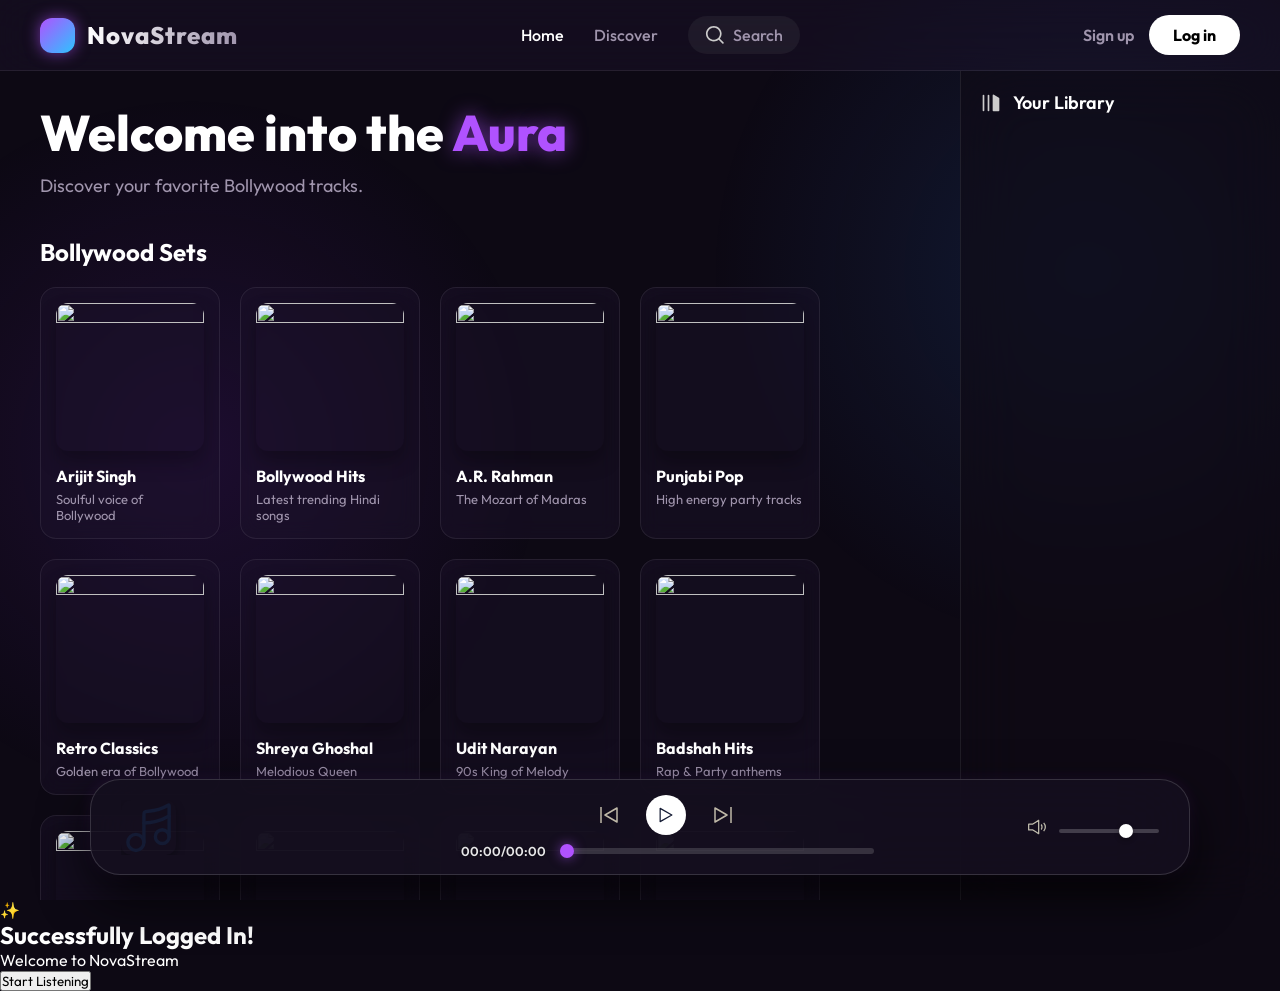
==== commit 9cc5c61a: "Implement Welcome Modal and refine User Profile UI" ====
--- a/index.html
+++ b/index.html
@@ -74,6 +74,7 @@
         </main>
 
         <!-- Floating Player Widget -->
+        <!-- Floating Player Widget -->
         <div class="now-playing-bar">
             <div class="songInfoWrapper">
                 <img id="playerCover" src="img/music.svg" alt="cover">
@@ -102,6 +103,17 @@
             </div>
         </div>
     </div>
+
+    <!-- Welcome Modal -->
+    <div id="welcomeModal" class="modal-overlay">
+        <div class="modal-content">
+            <div class="modal-icon">✨</div>
+            <h2 id="modalWelcome">Successfully Logged In!</h2>
+            <p id="modalUserName">Welcome to NovaStream</p>
+            <button class="modal-btn" onclick="closeModal()">Start Listening</button>
+        </div>
+    </div>
+
     <script src="auth.js"></script>
     <script src="script.js"></script>
 </body>
--- a/style.css
+++ b/style.css
@@ -743,31 +743,163 @@
     display: flex;
     align-items: center;
     gap: 15px;
+    background: rgba(255, 255, 255, 0.05);
+    padding: 5px 15px;
+    border-radius: 40px;
+    border: 1px solid rgba(255, 255, 255, 0.1);
+}
+
+.user-avatar {
+    width: 32px;
+    height: 32px;
+    background: var(--accent);
+    color: white;
+    border-radius: 50%;
+    display: flex;
+    justify-content: center;
+    align-items: center;
+    box-shadow: 0 0 10px var(--accent-glow);
 }
 
 .user-name {
     color: var(--text-primary);
     font-weight: 600;
+    font-size: 14px;
 }
 
 .logoutbtn {
-    background: rgba(255, 255, 255, 0.1);
-    color: var(--text-primary);
-    border: 1px solid rgba(255, 255, 255, 0.2);
-    padding: 8px 16px;
-    border-radius: 20px;
-    cursor: pointer;
-    font-size: 14px;
+    background: transparent;
+    color: var(--text-secondary);
+    border: none;
+    padding: 8px 0;
+    cursor: pointer;
+    font-size: 13px;
     font-weight: 600;
     transition: all 0.3s ease;
 }
 
 .logoutbtn:hover {
+    color: #ff4d4d;
+}
+
+/* --------- TOAST NOTIFICATIONS --------- */
+.toast {
+    position: fixed;
+    top: 30px;
+    left: 50%;
+    transform: translate(-50%, -50px);
+    background: #1e1e2e;
+    color: white;
+    padding: 12px 24px;
+    border-radius: 50px;
+    font-weight: 600;
+    font-size: 14px;
+    z-index: 9999;
+    box-shadow: 0 10px 30px rgba(0, 0, 0, 0.5);
+    border: 1px solid rgba(255, 255, 255, 0.1);
+    opacity: 0;
+    transition: all 0.5s cubic-bezier(0.68, -0.55, 0.265, 1.55);
+}
+
+.toast.show {
+    opacity: 1;
+    transform: translate(-50%, 0);
+}
+
+.toast-content {
+    display: flex;
+    align-items: center;
+    gap: 12px;
+}
+
+.toast-icon {
+    width: 24px;
+    height: 24px;
     background: var(--accent);
-    color: #121212;
-    transform: scale(1.05);
-}
+    color: white;
+    border-radius: 50%;
+    display: flex;
+    justify-content: center;
+    align-items: center;
+    font-size: 12px;
+}
+
+.toast-success .toast-icon { background: #00c853; }
+.toast-error .toast-icon { background: #ff3d00; }
 
 .auth-footer p {
     margin-bottom: 5px;
-}+}/ *   - - - - - - - - -   M O D A L   S Y S T E M   - - - - - - - - -   * / 
+ . m o d a l - o v e r l a y   { 
+         p o s i t i o n :   f i x e d ; 
+         t o p :   0 ; 
+         l e f t :   0 ; 
+         w i d t h :   1 0 0 % ; 
+         h e i g h t :   1 0 0 % ; 
+         b a c k g r o u n d :   r g b a ( 0 ,   0 ,   0 ,   0 . 8 5 ) ; 
+         b a c k d r o p - f i l t e r :   b l u r ( 8 p x ) ; 
+         d i s p l a y :   n o n e ; 
+         j u s t i f y - c o n t e n t :   c e n t e r ; 
+         a l i g n - i t e m s :   c e n t e r ; 
+         z - i n d e x :   1 0 0 0 0 ; 
+         o p a c i t y :   0 ; 
+         t r a n s i t i o n :   o p a c i t y   0 . 3 s   e a s e ; 
+ } 
+ 
+ . m o d a l - o v e r l a y . s h o w   { 
+         d i s p l a y :   f l e x ; 
+         o p a c i t y :   1 ; 
+ } 
+ 
+ . m o d a l - c o n t e n t   { 
+         b a c k g r o u n d :   r g b a ( 3 0 ,   2 0 ,   5 0 ,   0 . 8 ) ; 
+         b a c k d r o p - f i l t e r :   b l u r ( 4 0 p x ) ; 
+         b o r d e r :   1 p x   s o l i d   r g b a ( 2 5 5 ,   2 5 5 ,   2 5 5 ,   0 . 1 ) ; 
+         p a d d i n g :   4 0 p x ; 
+         b o r d e r - r a d i u s :   3 2 p x ; 
+         t e x t - a l i g n :   c e n t e r ; 
+         m a x - w i d t h :   4 0 0 p x ; 
+         w i d t h :   9 0 % ; 
+         t r a n s f o r m :   s c a l e ( 0 . 8 ) ; 
+         t r a n s i t i o n :   t r a n s f o r m   0 . 4 s   c u b i c - b e z i e r ( 0 . 3 4 ,   1 . 5 6 ,   0 . 6 4 ,   1 ) ; 
+         b o x - s h a d o w :   0   2 5 p x   6 0 p x   r g b a ( 0 ,   0 ,   0 ,   0 . 6 ) ; 
+ } 
+ 
+ . m o d a l - o v e r l a y . s h o w   . m o d a l - c o n t e n t   { 
+         t r a n s f o r m :   s c a l e ( 1 ) ; 
+ } 
+ 
+ . m o d a l - i c o n   { 
+         f o n t - s i z e :   5 0 p x ; 
+         m a r g i n - b o t t o m :   2 0 p x ; 
+ } 
+ 
+ . m o d a l - c o n t e n t   h 2   { 
+         f o n t - s i z e :   2 4 p x ; 
+         m a r g i n - b o t t o m :   1 0 p x ; 
+         c o l o r :   w h i t e ; 
+ } 
+ 
+ . m o d a l - c o n t e n t   p   { 
+         c o l o r :   r g b a ( 2 5 5 ,   2 5 5 ,   2 5 5 ,   0 . 7 ) ; 
+         m a r g i n - b o t t o m :   3 0 p x ; 
+ } 
+ 
+ . m o d a l - b t n   { 
+         b a c k g r o u n d :   # b 0 5 2 f f ; 
+         c o l o r :   w h i t e ; 
+         b o r d e r :   n o n e ; 
+         p a d d i n g :   1 2 p x   3 0 p x ; 
+         b o r d e r - r a d i u s :   5 0 p x ; 
+         f o n t - w e i g h t :   7 0 0 ; 
+         c u r s o r :   p o i n t e r ; 
+         t r a n s i t i o n :   t r a n s f o r m   0 . 2 s ,   b o x - s h a d o w   0 . 2 s ; 
+         b o x - s h a d o w :   0   0   2 0 p x   r g b a ( 1 7 6 ,   8 2 ,   2 5 5 ,   0 . 3 ) ; 
+ } 
+ 
+ . m o d a l - b t n : h o v e r   { 
+         t r a n s f o r m :   s c a l e ( 1 . 0 5 ) ; 
+         b o x - s h a d o w :   0   0   3 0 p x   r g b a ( 1 7 6 ,   8 2 ,   2 5 5 ,   0 . 5 ) ; 
+ } + 
+ 
